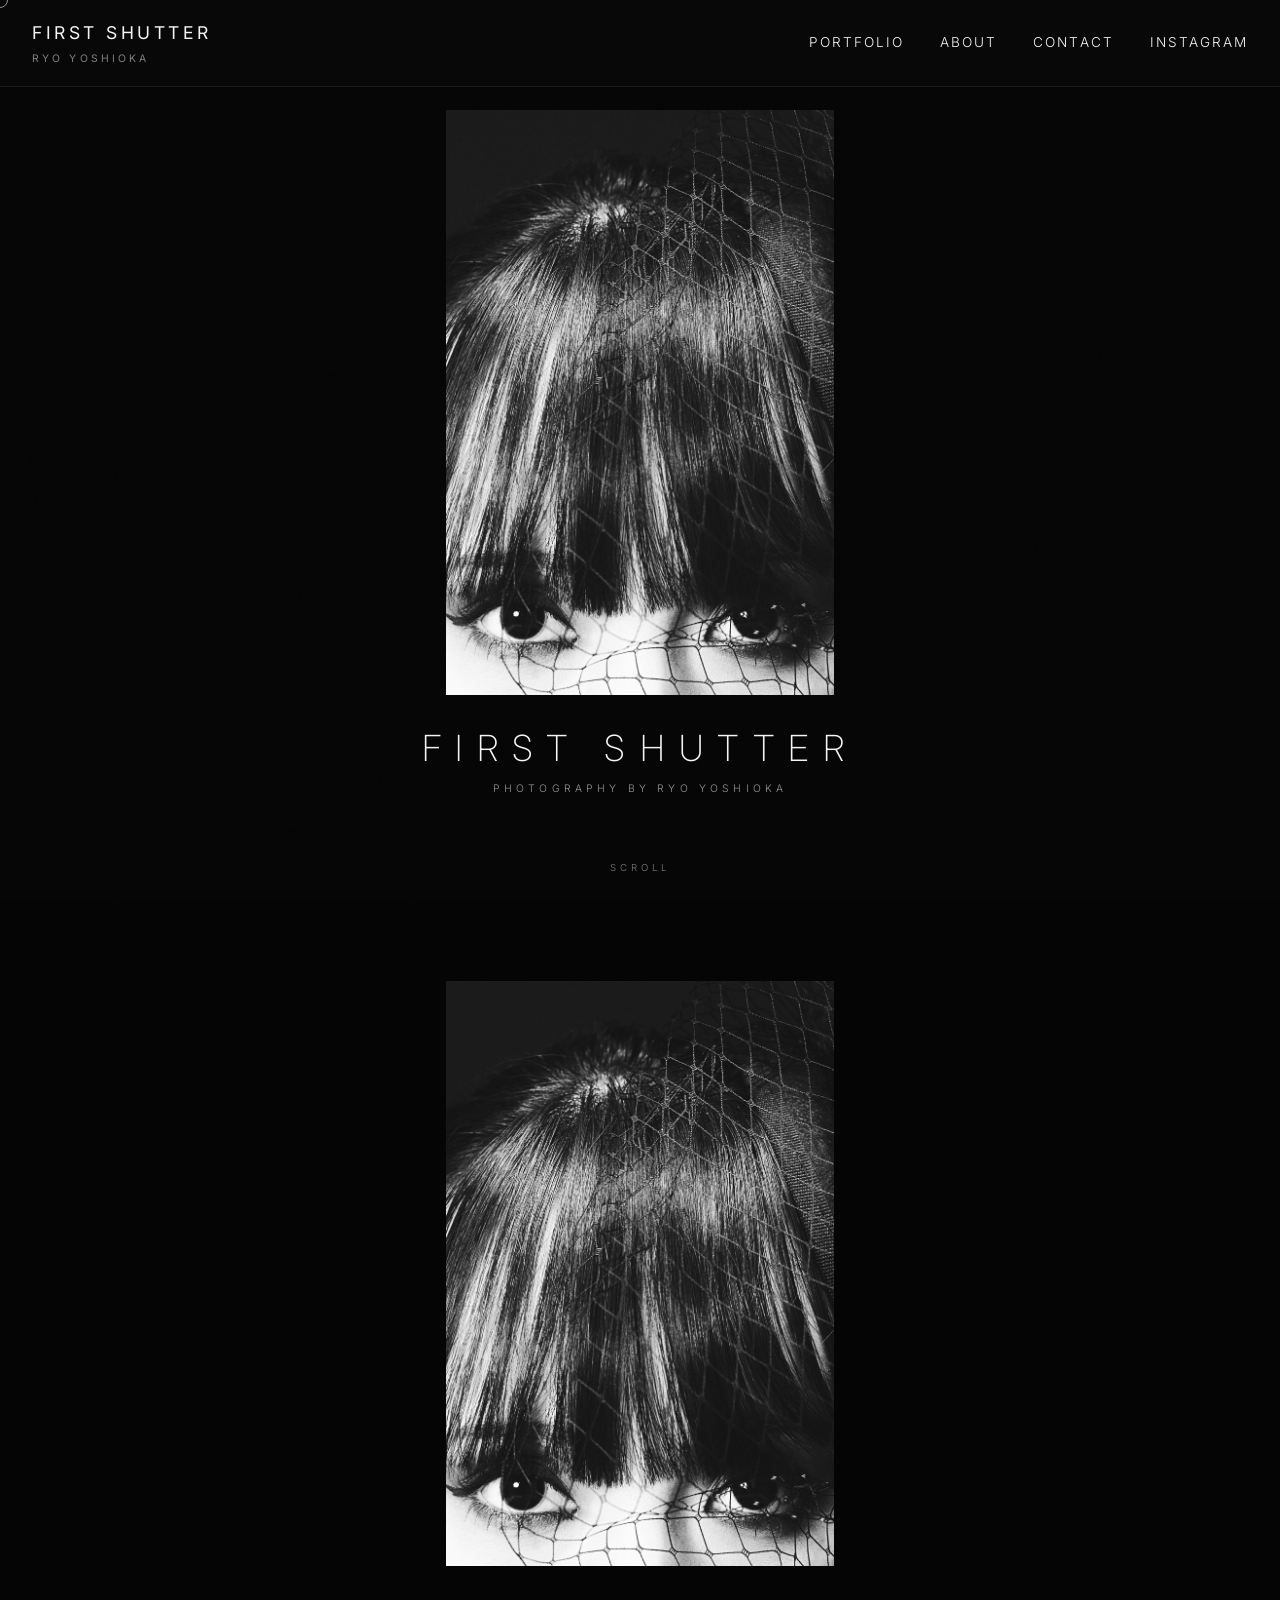
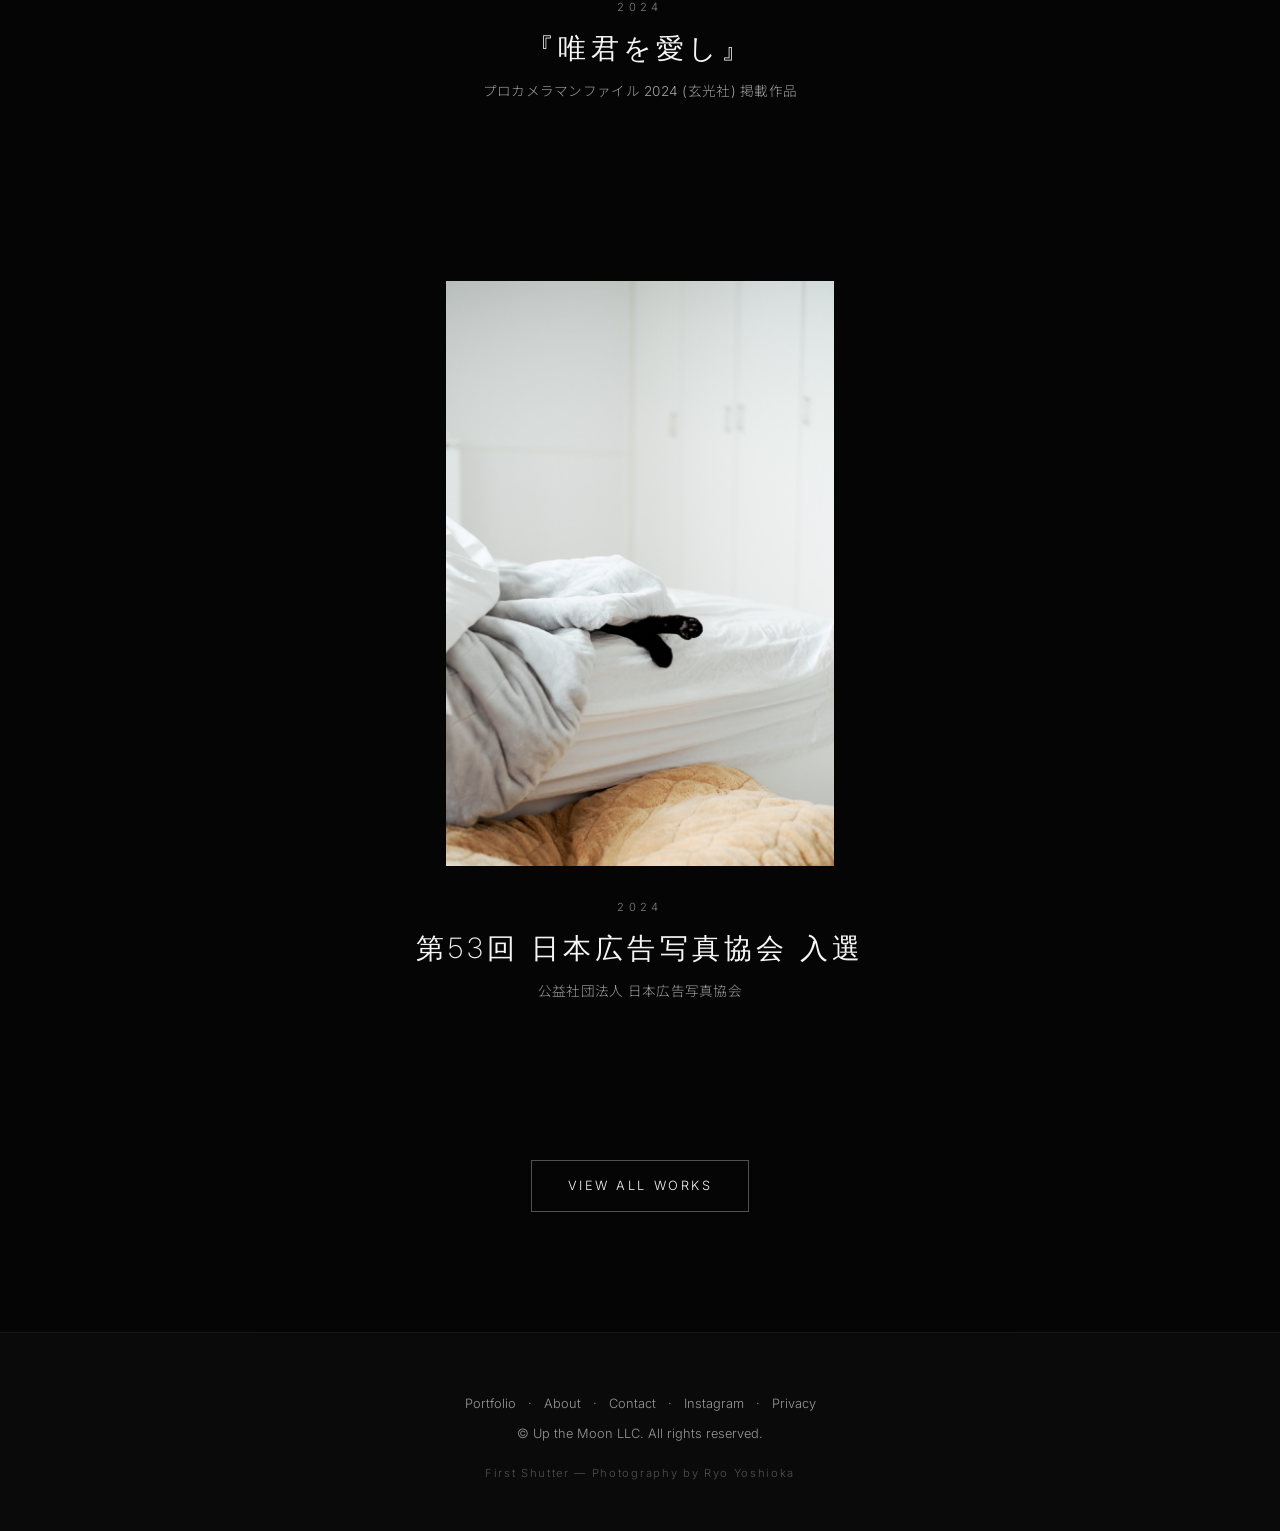
==== index.html @ f8a14131 "Initial commit: First Shutter photography site 吉岡涼の写真撮影ブランド First Shutter の公式サイト初版。 Wix からの移行用に新規構築 " ====
<!DOCTYPE html>
<html lang="ja">
<head>
<meta charset="UTF-8">
<meta name="viewport" content="width=device-width, initial-scale=1.0">
<title>First Shutter | Ryo Yoshioka — Photography</title>
<meta name="description" content="First Shutter — 吉岡涼の写真撮影業。ポートレート・風景・コマーシャル・ウェディング・空撮 (一等無人航空機操縦士)。Tokyo International Foto Awards 入選。日本広告写真協会 各賞入選。">
<link rel="canonical" href="https://frist-shutter.com/">
<meta property="og:title" content="First Shutter | Ryo Yoshioka — Photography">
<meta property="og:description" content="吉岡涼の写真撮影業。ポートレート・風景・コマーシャル・ウェディング・空撮。">
<meta property="og:type" content="website">
<meta property="og:locale" content="ja_JP">
<meta property="og:url" content="https://frist-shutter.com/">
<meta property="og:image" content="https://frist-shutter.com/assets/images/hero/og.jpg">
<meta property="og:site_name" content="First Shutter">
<meta name="twitter:card" content="summary_large_image">
<meta name="twitter:title" content="First Shutter | Ryo Yoshioka">
<meta name="twitter:description" content="吉岡涼の写真撮影業。">
<meta name="twitter:image" content="https://frist-shutter.com/assets/images/hero/og.jpg">

<script type="application/ld+json">
{
  "@context": "https://schema.org",
  "@type": "ProfessionalService",
  "@id": "https://frist-shutter.com/#business",
  "name": "First Shutter",
  "alternateName": "ファースト・シャッター",
  "url": "https://frist-shutter.com/",
  "description": "吉岡涼の写真撮影業。ポートレート・風景・コマーシャル・ウェディング・空撮。",
  "founder": {
    "@type": "Person",
    "name": "吉岡 涼",
    "alternateName": "Ryo Yoshioka",
    "jobTitle": "Photographer"
  },
  "foundingDate": "2022",
  "parentOrganization": {
    "@type": "Organization",
    "name": "Up the Moon合同会社",
    "url": "https://upthemoon.co.jp/"
  },
  "sameAs": [
    "https://instagram.com/roythemoon"
  ],
  "areaServed": "JP",
  "knowsAbout": ["ポートレート撮影", "風景撮影", "コマーシャル撮影", "ウェディング撮影", "ドローン空撮"]
}
</script>

<link rel="preconnect" href="https://fonts.googleapis.com">
<link rel="preconnect" href="https://fonts.gstatic.com" crossorigin>
<link href="https://fonts.googleapis.com/css2?family=Inter:wght@200;300;400&family=Noto+Sans+JP:wght@300;400&family=Noto+Serif+JP:wght@300;400&display=swap" rel="stylesheet">
<link rel="stylesheet" href="assets/css/style.css">
</head>
<body>

<div class="loading-overlay" id="loadingOverlay">
  <div class="loading-text">FIRST&nbsp;SHUTTER</div>
</div>
<div class="grain-overlay"></div>

<header class="site-header">
  <div class="nav">
    <a href="/" class="brand">
      First Shutter
      <small>Ryo Yoshioka</small>
    </a>
    <button class="nav-toggle" aria-label="menu" onclick="document.querySelector('.nav-links').classList.toggle('open')">≡</button>
    <nav class="nav-links">
      <a href="/portfolio.html">Portfolio</a>
      <a href="/about.html">About</a>
      <a href="/contact.html">Contact</a>
      <a href="https://instagram.com/roythemoon" target="_blank" rel="noopener">Instagram</a>
    </nav>
  </div>
</header>

<main>

<section class="hero">
  <div class="hero-stage">
    <div class="hero-slide active"><img src="assets/images/work/01.jpg" alt="『唯君を愛し』— プロカメラマンファイル 2024 (玄光社) 掲載 / 撮影 吉岡涼"></div>
    <div class="hero-slide"><img src="assets/images/work/03.jpg" alt="第53回 公益社団法人 日本広告写真協会 入選作品 — 2024 / 撮影 吉岡涼"></div>
  </div>
  <div class="hero-text fade-in">
    <h1 class="hero-title">First Shutter</h1>
    <p class="hero-subtitle">Photography by Ryo Yoshioka</p>
  </div>
  <a href="#selected" class="hero-scroll">Scroll</a>
</section>

<section id="selected" class="cinema-section">
  <article class="cinema-item">
    <div class="cinema-image">
      <img src="assets/images/work/01.jpg" alt="『唯君を愛し』— プロカメラマンファイル 2024 (玄光社) 掲載 / 撮影 吉岡涼" loading="lazy">
    </div>
    <div class="cinema-caption">
      <span class="year">2024</span>
      <h3>『唯君を愛し』</h3>
      <p class="note">プロカメラマンファイル 2024 (玄光社) 掲載作品</p>
    </div>
  </article>

  <article class="cinema-item">
    <div class="cinema-image">
      <img src="assets/images/work/03.jpg" alt="第53回 公益社団法人 日本広告写真協会 入選作品 — 2024 / 撮影 吉岡涼" loading="lazy">
    </div>
    <div class="cinema-caption">
      <span class="year">2024</span>
      <h3>第53回 日本広告写真協会 入選</h3>
      <p class="note">公益社団法人 日本広告写真協会</p>
    </div>
  </article>

  <div class="text-center" style="padding: 60px 24px 120px;">
    <a href="/portfolio.html" class="cta-link">View All Works</a>
  </div>
</section>

</main>

<script src="assets/js/main.js"></script>

<footer class="site-footer">
  <p>
    <a href="/portfolio.html">Portfolio</a> ·
    <a href="/about.html">About</a> ·
    <a href="/contact.html">Contact</a> ·
    <a href="https://instagram.com/roythemoon" target="_blank" rel="noopener">Instagram</a> ·
    <a href="/privacy.html">Privacy</a>
  </p>
  <p>© Up the Moon LLC. All rights reserved.</p>
  <p class="footer-meta">First Shutter — Photography by Ryo Yoshioka</p>
</footer>

</body>
</html>
---- assets/css/style.css ----
/* ===== First Shutter — ミニマル写真ギャラリー (黒系・余白重視) ===== */

/* Reset + base */
*, *::before, *::after { box-sizing: border-box; margin: 0; padding: 0; }
html { scroll-behavior: smooth; -webkit-text-size-adjust: 100%; }
body {
  background: #0a0a0a;
  color: #f5f5f5;
  font-family: 'Inter', 'Noto Sans JP', -apple-system, sans-serif;
  font-weight: 300;
  line-height: 1.7;
  -webkit-font-smoothing: antialiased;
  text-rendering: optimizeLegibility;
}
img { max-width: 100%; height: auto; display: block; }
a { color: inherit; text-decoration: none; transition: opacity 0.2s ease; }
a:hover { opacity: 0.6; }
button { background: none; border: none; color: inherit; cursor: pointer; font: inherit; }

/* ===== Typography ===== */
.serif { font-family: 'Noto Serif JP', 'Times New Roman', serif; }
.en { font-family: 'Inter', sans-serif; letter-spacing: 0.15em; }

h1, h2, h3, h4 { font-weight: 300; letter-spacing: 0.05em; }
h1 { font-size: clamp(2.5rem, 6vw, 4.5rem); line-height: 1.2; }
h2 { font-size: clamp(1.75rem, 4vw, 2.75rem); line-height: 1.3; }
h3 { font-size: 1.25rem; line-height: 1.4; }

p { margin-bottom: 1.2em; }

/* ===== Layout ===== */
.container { max-width: 1400px; margin: 0 auto; padding: 0 32px; }
.container-narrow { max-width: 800px; margin: 0 auto; padding: 0 32px; }
.section { padding: 120px 0; }
.section-sm { padding: 80px 0; }

@media (max-width: 768px) {
  .container, .container-narrow { padding: 0 20px; }
  .section { padding: 80px 0; }
  .section-sm { padding: 60px 0; }
}

/* ===== Header ===== */
.site-header {
  position: fixed;
  top: 0; left: 0; right: 0;
  z-index: 100;
  background: rgba(10, 10, 10, 0.85);
  backdrop-filter: blur(12px);
  -webkit-backdrop-filter: blur(12px);
  border-bottom: 1px solid rgba(255, 255, 255, 0.08);
}
.nav {
  display: flex;
  align-items: center;
  justify-content: space-between;
  padding: 18px 32px;
  max-width: 1400px;
  margin: 0 auto;
}
.brand {
  font-family: 'Inter', sans-serif;
  font-size: 1.1rem;
  letter-spacing: 0.2em;
  font-weight: 400;
  text-transform: uppercase;
}
.brand small {
  display: block;
  font-size: 0.65rem;
  opacity: 0.5;
  letter-spacing: 0.3em;
  margin-top: 2px;
}
.nav-links {
  display: flex;
  gap: 36px;
  font-size: 0.85rem;
  letter-spacing: 0.15em;
  text-transform: uppercase;
}
.nav-toggle { display: none; }

@media (max-width: 768px) {
  .nav { padding: 14px 20px; }
  .nav-links {
    position: fixed;
    top: 60px;
    left: 0;
    right: 0;
    height: calc(100vh - 60px);
    background: rgba(10, 10, 10, 0.98);
    flex-direction: column;
    align-items: flex-start;
    gap: 24px;
    padding: 40px 20px;
    transform: translateY(-110%);
    transition: transform 0.3s ease;
    overflow-y: auto;
  }
  .nav-links.open { transform: translateY(0); }
  .nav-toggle {
    display: block;
    font-size: 1.5rem;
  }
}

/* ===== Hero (cinematic centered — 写真を画面に必ず収める + テキストを写真の下に独立配置) ===== */
.hero {
  position: relative;
  min-height: 100vh;
  background: #050505;
  display: flex;
  flex-direction: column;
  align-items: center;
  justify-content: center;
  overflow: hidden;
  padding: 100px 24px 80px;
  gap: 32px;
}
.hero-stage {
  position: relative;
  aspect-ratio: 2 / 3;
  /* Cinema item と同サイズに統一: 画面高さの 65% 上限 + 横幅 480px 上限 */
  max-height: 65vh;
  max-width: min(480px, 90vw);
  height: 65vh;
  width: auto;
}
.hero-slide {
  position: absolute;
  inset: 0;
  opacity: 0;
  transition: opacity 1.8s ease;
}
.hero-slide.active { opacity: 1; }
.hero-slide img {
  width: 100%;
  height: 100%;
  object-fit: contain;
  display: block;
}
.hero-text {
  text-align: center;
  pointer-events: none;
}
.hero-title {
  font-family: 'Inter', sans-serif;
  font-weight: 200;
  letter-spacing: 0.4em;
  font-size: clamp(1.5rem, 3.5vw, 2.25rem);
  margin-bottom: 10px;
  text-transform: uppercase;
}
.hero-subtitle {
  font-family: 'Inter', sans-serif;
  font-size: 0.65rem;
  letter-spacing: 0.4em;
  opacity: 0.6;
  text-transform: uppercase;
}
.hero-scroll {
  position: absolute;
  bottom: 24px;
  left: 50%;
  transform: translateX(-50%);
  z-index: 4;
  font-size: 0.6rem;
  letter-spacing: 0.4em;
  opacity: 0.5;
  text-transform: uppercase;
  animation: fade-bounce 2.5s infinite;
}
@keyframes fade-bounce {
  0%, 100% { opacity: 0.3; transform: translate(-50%, 0); }
  50% { opacity: 0.7; transform: translate(-50%, 6px); }
}

@media (max-width: 768px) {
  .hero {
    padding: 90px 16px 70px;
    gap: 24px;
  }
  .hero-stage {
    max-height: 60vh;
    height: 60vh;
  }
}

/* ===== Cinema selected (縦型写真を 1 枚ずつ大判で見せる) ===== */
.cinema-section { padding: 0; background: #050505; }
.cinema-item {
  min-height: 100vh;
  display: flex;
  align-items: center;
  justify-content: center;
  flex-direction: column;
  padding: 80px 24px;
  gap: 32px;
}
.cinema-image {
  max-width: min(480px, 90vw);
  width: auto;
  height: 65vh;
  max-height: 65vh;
  aspect-ratio: 2 / 3;
}
.cinema-image img {
  width: 100%;
  height: 100%;
  object-fit: contain;
  display: block;
}
.cinema-caption {
  text-align: center;
  max-width: 540px;
}
.cinema-caption h3 {
  font-family: 'Inter', sans-serif;
  font-weight: 200;
  font-size: clamp(1.25rem, 2.5vw, 1.75rem);
  letter-spacing: 0.15em;
  margin-bottom: 12px;
}
.cinema-caption .year {
  font-size: 0.7rem;
  letter-spacing: 0.4em;
  text-transform: uppercase;
  opacity: 0.5;
  display: block;
  margin-bottom: 12px;
}
.cinema-caption .note {
  font-size: 0.85rem;
  opacity: 0.65;
  letter-spacing: 0.02em;
}

/* ===== Page Hero (Portfolio/About/Contact) ===== */
.page-hero {
  padding: 180px 32px 80px;
  text-align: center;
}
.page-hero .en-label {
  font-size: 0.75rem;
  letter-spacing: 0.4em;
  opacity: 0.5;
  text-transform: uppercase;
  margin-bottom: 16px;
}
.page-hero h1 {
  font-family: 'Inter', sans-serif;
  font-weight: 200;
  font-size: clamp(2.5rem, 6vw, 4rem);
  letter-spacing: 0.1em;
  text-transform: uppercase;
}

/* ===== Section heading ===== */
.section-label {
  font-size: 0.75rem;
  letter-spacing: 0.4em;
  opacity: 0.5;
  text-transform: uppercase;
  margin-bottom: 16px;
  text-align: center;
}
.section-title {
  text-align: center;
  margin-bottom: 60px;
  font-family: 'Inter', sans-serif;
  font-weight: 200;
}

/* ===== Gallery (縦型優先・写真を切らないアスペクト比) ===== */
.gallery {
  display: grid;
  grid-template-columns: repeat(auto-fill, minmax(260px, 1fr));
  gap: 4px;
}
.gallery-item {
  position: relative;
  overflow: hidden;
  cursor: pointer;
  aspect-ratio: 2 / 3;
  background: #050505;
}
.gallery-item img {
  width: 100%;
  height: 100%;
  object-fit: cover;
  object-position: center 30%;
  transition: transform 0.8s ease, opacity 0.3s ease;
}
.gallery-item:hover img {
  transform: scale(1.04);
  opacity: 0.9;
}
.gallery-item.wide { aspect-ratio: 3 / 2; }
.gallery-item.square { aspect-ratio: 1 / 1; }

/* ===== Filter tabs (Portfolio) ===== */
.filter-tabs {
  display: flex;
  justify-content: center;
  gap: 28px;
  margin-bottom: 60px;
  flex-wrap: wrap;
  font-size: 0.8rem;
  letter-spacing: 0.2em;
  text-transform: uppercase;
}
.filter-tab {
  padding: 8px 0;
  border-bottom: 1px solid transparent;
  opacity: 0.5;
  transition: opacity 0.2s, border-color 0.2s;
}
.filter-tab.active {
  opacity: 1;
  border-bottom-color: #f5f5f5;
}
.filter-tab:hover { opacity: 0.8; }

/* ===== About page ===== */
.about-section {
  max-width: 720px;
  margin: 0 auto;
}
.about-section h2 {
  margin-bottom: 32px;
  font-family: 'Inter', sans-serif;
  font-weight: 200;
}
.about-section p {
  font-size: 1rem;
  margin-bottom: 1.5em;
  opacity: 0.85;
}
.about-divider {
  width: 60px;
  height: 1px;
  background: rgba(255, 255, 255, 0.2);
  margin: 60px auto;
}

/* awards/credits リスト */
.credits-list {
  list-style: none;
  padding: 0;
  font-size: 0.95rem;
  opacity: 0.85;
}
.credits-list li {
  padding: 12px 0;
  border-bottom: 1px solid rgba(255, 255, 255, 0.08);
}
.credits-list li:last-child { border-bottom: none; }

/* services 一覧 */
.services-grid {
  display: grid;
  grid-template-columns: repeat(auto-fit, minmax(220px, 1fr));
  gap: 32px;
  margin: 40px 0;
}
.service-item {
  text-align: center;
  padding: 24px;
  border: 1px solid rgba(255, 255, 255, 0.1);
}
.service-item h4 {
  font-family: 'Inter', sans-serif;
  font-weight: 300;
  font-size: 0.85rem;
  letter-spacing: 0.2em;
  text-transform: uppercase;
  margin-bottom: 12px;
  opacity: 0.6;
}
.service-item p { font-size: 0.95rem; margin: 0; }

/* ===== Contact form ===== */
.contact-form {
  max-width: 560px;
  margin: 0 auto;
}
.form-group {
  margin-bottom: 32px;
}
.form-group label {
  display: block;
  font-size: 0.75rem;
  letter-spacing: 0.2em;
  text-transform: uppercase;
  opacity: 0.5;
  margin-bottom: 8px;
}
.form-group input,
.form-group textarea {
  width: 100%;
  background: transparent;
  border: none;
  border-bottom: 1px solid rgba(255, 255, 255, 0.2);
  color: #f5f5f5;
  padding: 12px 0;
  font: inherit;
  font-size: 1rem;
  transition: border-color 0.2s ease;
}
.form-group input:focus,
.form-group textarea:focus {
  outline: none;
  border-bottom-color: #f5f5f5;
}
.form-group textarea {
  min-height: 120px;
  resize: vertical;
}
.btn-submit {
  display: inline-block;
  background: #f5f5f5;
  color: #0a0a0a;
  padding: 16px 48px;
  font-size: 0.85rem;
  letter-spacing: 0.2em;
  text-transform: uppercase;
  font-weight: 400;
  cursor: pointer;
  transition: opacity 0.2s ease;
  margin-top: 16px;
}
.btn-submit:hover { opacity: 0.85; }

.contact-info {
  text-align: center;
  margin-top: 80px;
  font-size: 0.9rem;
  opacity: 0.7;
}
.contact-info a {
  display: inline-block;
  margin: 0 12px;
  border-bottom: 1px solid rgba(255, 255, 255, 0.2);
  padding-bottom: 2px;
}

/* ===== Lightbox ===== */
.lightbox {
  position: fixed;
  inset: 0;
  background: rgba(0, 0, 0, 0.95);
  z-index: 200;
  display: none;
  align-items: center;
  justify-content: center;
  padding: 40px;
}
.lightbox.open { display: flex; }
.lightbox img {
  max-width: 90vw;
  max-height: 90vh;
  object-fit: contain;
}
.lightbox-close {
  position: absolute;
  top: 24px;
  right: 32px;
  font-size: 2rem;
  color: #f5f5f5;
  cursor: pointer;
  opacity: 0.7;
  transition: opacity 0.2s ease;
}
.lightbox-close:hover { opacity: 1; }

/* ===== Footer ===== */
.site-footer {
  border-top: 1px solid rgba(255, 255, 255, 0.08);
  padding: 60px 32px 40px;
  text-align: center;
  font-size: 0.8rem;
  opacity: 0.6;
}
.site-footer p { margin-bottom: 8px; }
.site-footer a {
  display: inline-block;
  margin: 0 8px;
}
.footer-meta {
  font-size: 0.7rem;
  letter-spacing: 0.15em;
  margin-top: 20px;
  opacity: 0.5;
}

/* ===== Loading overlay ===== */
.loading-overlay {
  position: fixed;
  inset: 0;
  z-index: 1000;
  background: #0a0a0a;
  display: flex;
  align-items: center;
  justify-content: center;
  transition: opacity 1s ease 0.3s, visibility 1s ease 0.3s;
}
.loading-overlay.hide {
  opacity: 0;
  visibility: hidden;
  pointer-events: none;
}
.loading-text {
  font-family: 'Inter', sans-serif;
  font-weight: 200;
  font-size: clamp(2rem, 5vw, 3.5rem);
  letter-spacing: 0.4em;
  color: #f5f5f5;
  overflow: hidden;
  display: flex;
}
.loading-text span {
  display: inline-block;
  opacity: 0;
  transform: translateY(40px);
  animation: loading-letter 0.6s ease forwards;
}
@keyframes loading-letter {
  to { opacity: 1; transform: translateY(0); }
}

/* (legacy hero-slides 削除済・上の Hero cinema centered に移行) */

/* ===== Fade-in on scroll ===== */
.fade-in {
  opacity: 0;
  transform: translateY(40px);
  transition: opacity 1s ease, transform 1s ease;
  transition-delay: 0.1s;
}
.fade-in.visible {
  opacity: 1;
  transform: translateY(0);
}

/* ===== Custom cursor (desktop only) ===== */
.cursor {
  position: fixed;
  top: 0;
  left: 0;
  width: 16px;
  height: 16px;
  border-radius: 50%;
  background: rgba(245, 245, 245, 0.0);
  border: 1px solid rgba(245, 245, 245, 0.6);
  pointer-events: none;
  z-index: 999;
  mix-blend-mode: difference;
  margin: -8px 0 0 -8px;
  transition: width 0.2s ease, height 0.2s ease, margin 0.2s ease, background 0.2s ease;
}
.cursor.hover {
  width: 48px;
  height: 48px;
  margin: -24px 0 0 -24px;
  background: rgba(245, 245, 245, 0.95);
  border-color: transparent;
}
@media (pointer: coarse) {
  .cursor { display: none; }
}
body.has-custom-cursor,
body.has-custom-cursor * { cursor: none !important; }

/* ===== Gallery hover caption ===== */
.gallery-item {
  position: relative;
}
.gallery-item .caption {
  position: absolute;
  inset: 0;
  display: flex;
  align-items: flex-end;
  padding: 24px;
  background: linear-gradient(180deg, transparent 60%, rgba(0,0,0,0.75) 100%);
  opacity: 0;
  transition: opacity 0.3s ease;
  font-size: 0.75rem;
  letter-spacing: 0.1em;
  color: #f5f5f5;
  text-transform: uppercase;
}
.gallery-item:hover .caption {
  opacity: 1;
}

/* ===== Stats / Counter ===== */
.stats-section {
  padding: 100px 0;
  border-top: 1px solid rgba(255, 255, 255, 0.08);
  border-bottom: 1px solid rgba(255, 255, 255, 0.08);
}
.stats {
  display: grid;
  grid-template-columns: repeat(auto-fit, minmax(140px, 1fr));
  gap: 40px;
  max-width: 880px;
  margin: 0 auto;
  padding: 0 32px;
}
.stat {
  text-align: center;
}
.stat-number {
  display: block;
  font-family: 'Inter', sans-serif;
  font-weight: 200;
  font-size: clamp(2.5rem, 5vw, 4rem);
  letter-spacing: 0.05em;
  line-height: 1;
  margin-bottom: 12px;
}
.stat-label {
  font-size: 0.7rem;
  letter-spacing: 0.3em;
  text-transform: uppercase;
  opacity: 0.6;
}

/* ===== Grain noise overlay ===== */
.grain-overlay {
  position: fixed;
  inset: 0;
  pointer-events: none;
  z-index: 50;
  opacity: 0.05;
  mix-blend-mode: overlay;
  background-image: url("data:image/svg+xml,%3Csvg viewBox='0 0 200 200' xmlns='http://www.w3.org/2000/svg'%3E%3Cfilter id='n'%3E%3CfeTurbulence type='fractalNoise' baseFrequency='0.9' numOctaves='3' stitchTiles='stitch'/%3E%3C/filter%3E%3Crect width='100%25' height='100%25' filter='url(%23n)'/%3E%3C/svg%3E");
}

/* ===== Page transition (View Transitions API + fallback) ===== */
@view-transition { navigation: auto; }
::view-transition-old(root) { animation: page-fade-out 0.4s ease forwards; }
::view-transition-new(root) { animation: page-fade-in 0.5s ease forwards; }
@keyframes page-fade-out { to { opacity: 0; } }
@keyframes page-fade-in { from { opacity: 0; } }

/* ===== Cards / CTA ===== */
.cta-link {
  display: inline-block;
  padding: 14px 36px;
  border: 1px solid rgba(255, 255, 255, 0.3);
  font-size: 0.8rem;
  letter-spacing: 0.2em;
  text-transform: uppercase;
  transition: background 0.2s, color 0.2s;
}
.cta-link:hover {
  background: #f5f5f5;
  color: #0a0a0a;
  opacity: 1;
}
.text-center { text-align: center; }
.mt-lg { margin-top: 60px; }
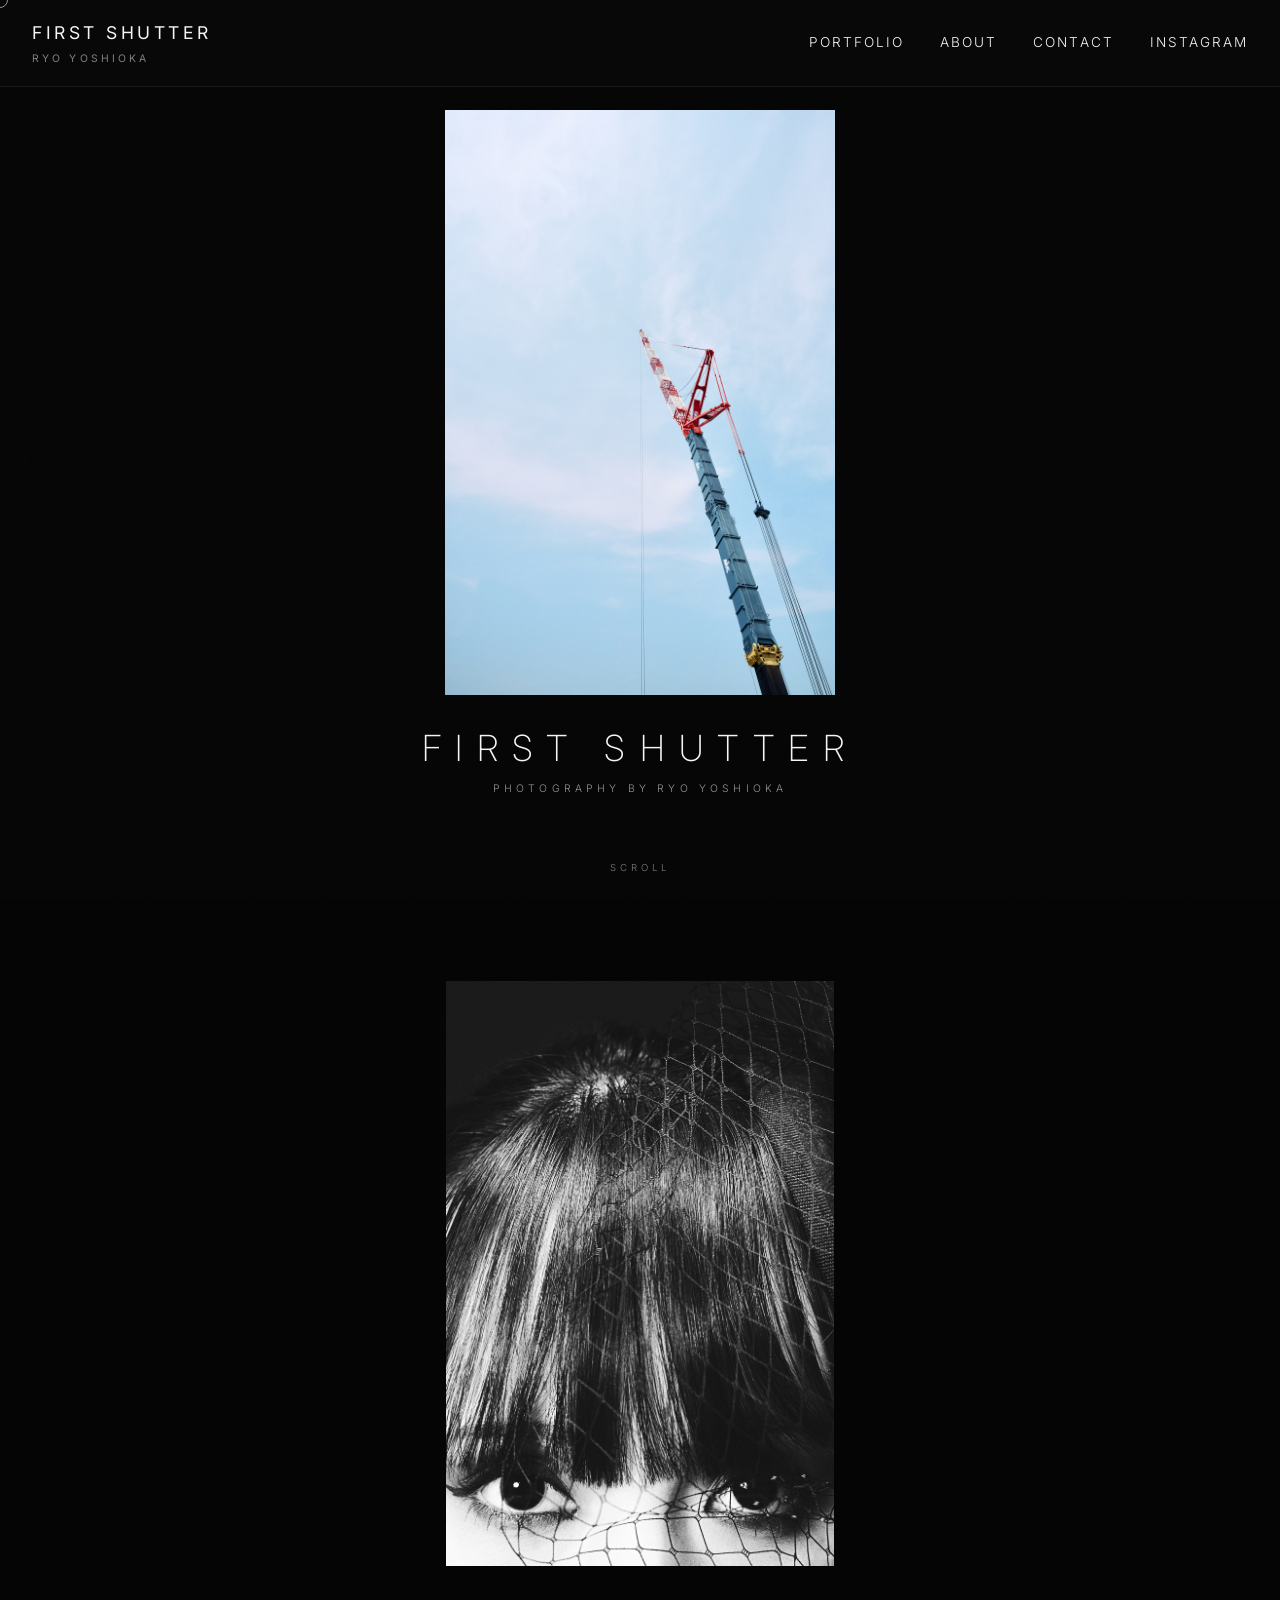
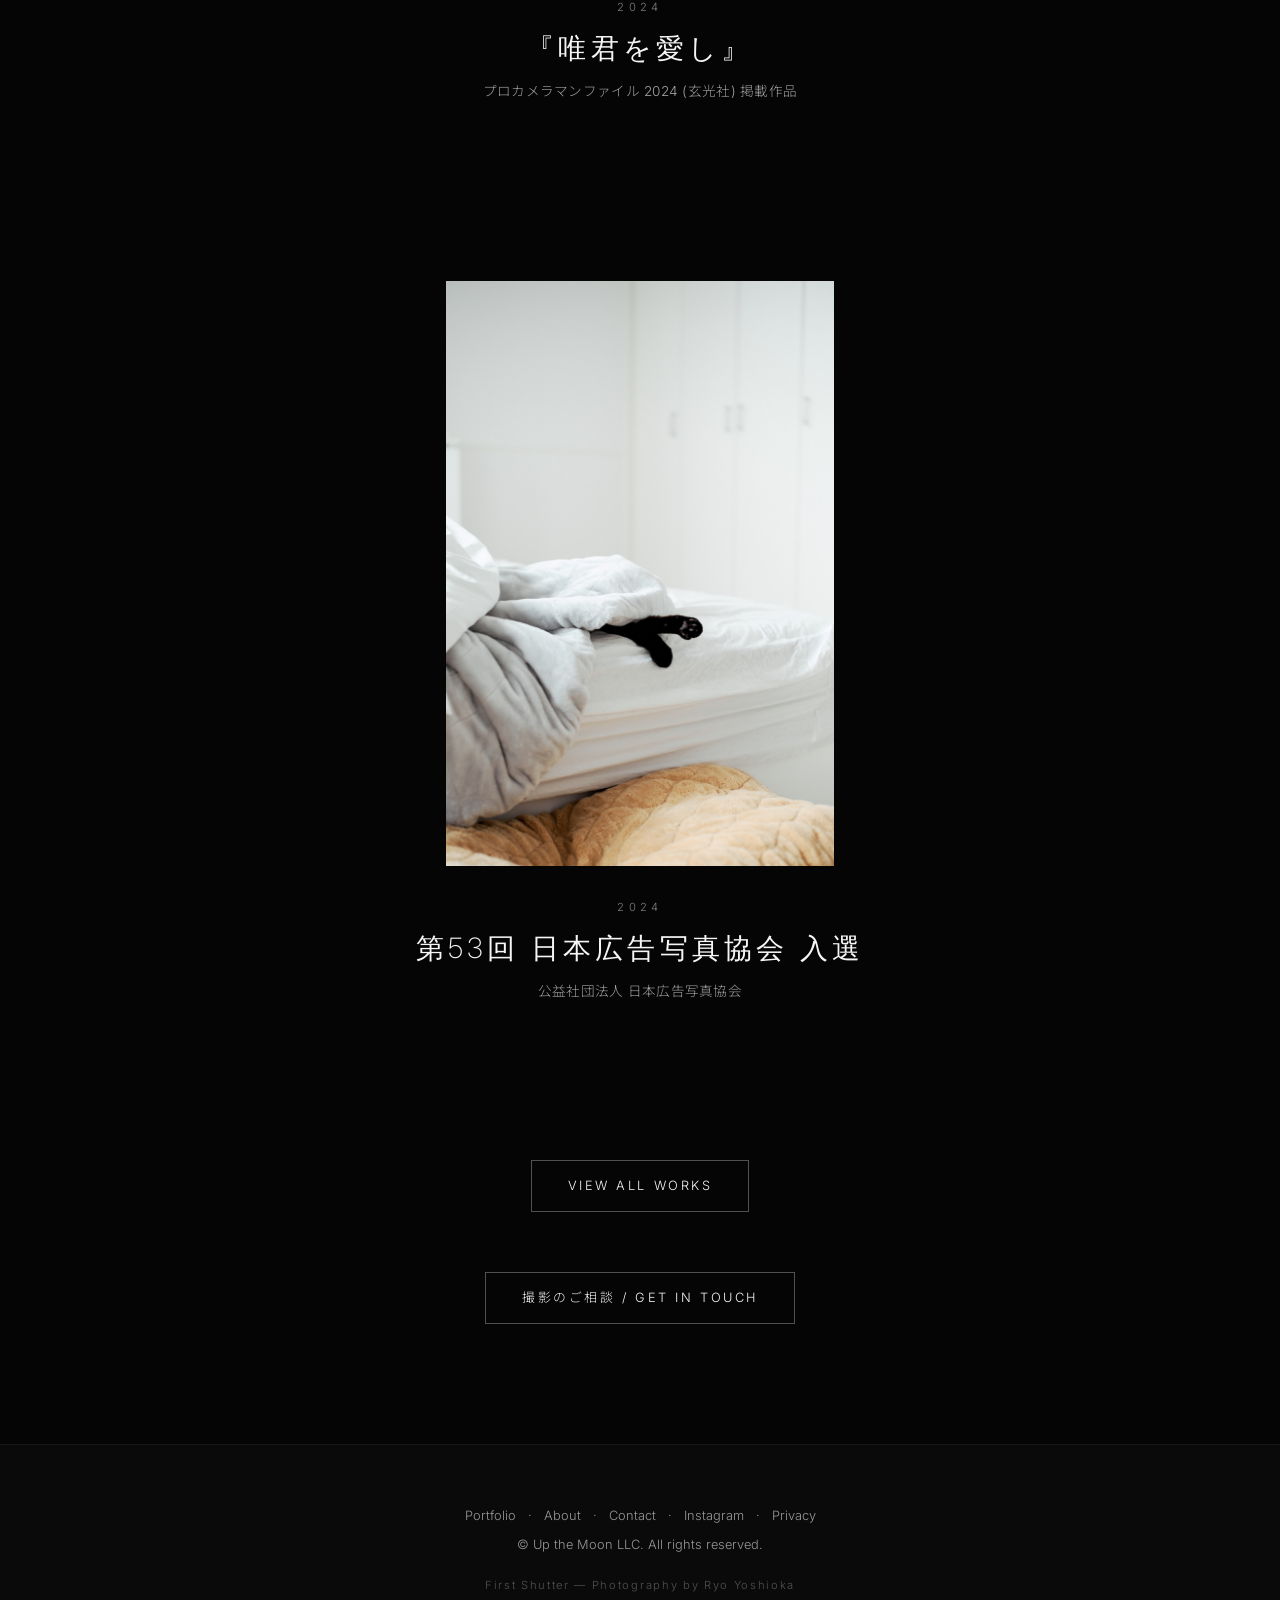
==== commit c125941a: "feat: 公開前修正 (公開Blocker 3件 + 改善 5件) - og.jpg / CNAME ファイル作成 (公開Blocker) - :focus-visible でアクセシビリティ対応 " ====
--- a/index.html
+++ b/index.html
@@ -4,10 +4,10 @@
 <meta charset="UTF-8">
 <meta name="viewport" content="width=device-width, initial-scale=1.0">
 <title>First Shutter | Ryo Yoshioka — Photography</title>
-<meta name="description" content="First Shutter — 吉岡涼の写真撮影業。ポートレート・風景・コマーシャル・ウェディング・空撮 (一等無人航空機操縦士)。Tokyo International Foto Awards 入選。日本広告写真協会 各賞入選。">
+<meta name="description" content="First Shutter — 愛知を拠点とするフォトグラファー、吉岡涼。ポートレート・風景・コマーシャル・ウェディング・空撮 (一等無人航空機操縦士)。Tokyo International Foto Awards 入選。日本広告写真協会 各賞入選。">
 <link rel="canonical" href="https://frist-shutter.com/">
 <meta property="og:title" content="First Shutter | Ryo Yoshioka — Photography">
-<meta property="og:description" content="吉岡涼の写真撮影業。ポートレート・風景・コマーシャル・ウェディング・空撮。">
+<meta property="og:description" content="愛知拠点のフォトグラファー、吉岡涼。ポートレート・風景・コマーシャル・ウェディング・空撮。">
 <meta property="og:type" content="website">
 <meta property="og:locale" content="ja_JP">
 <meta property="og:url" content="https://frist-shutter.com/">
@@ -15,7 +15,7 @@
 <meta property="og:site_name" content="First Shutter">
 <meta name="twitter:card" content="summary_large_image">
 <meta name="twitter:title" content="First Shutter | Ryo Yoshioka">
-<meta name="twitter:description" content="吉岡涼の写真撮影業。">
+<meta name="twitter:description" content="愛知拠点のフォトグラファー、吉岡涼。Tokyo International Foto Awards 入選・日本広告写真協会 入選。">
 <meta name="twitter:image" content="https://frist-shutter.com/assets/images/hero/og.jpg">
 
 <script type="application/ld+json">
@@ -26,7 +26,7 @@
   "name": "First Shutter",
   "alternateName": "ファースト・シャッター",
   "url": "https://frist-shutter.com/",
-  "description": "吉岡涼の写真撮影業。ポートレート・風景・コマーシャル・ウェディング・空撮。",
+  "description": "愛知拠点のフォトグラファー、吉岡涼。ポートレート・風景・コマーシャル・ウェディング・空撮。",
   "founder": {
     "@type": "Person",
     "name": "吉岡 涼",
@@ -42,7 +42,10 @@
   "sameAs": [
     "https://instagram.com/roythemoon"
   ],
-  "areaServed": "JP",
+  "areaServed": {
+    "@type": "AdministrativeArea",
+    "name": "愛知県"
+  },
   "knowsAbout": ["ポートレート撮影", "風景撮影", "コマーシャル撮影", "ウェディング撮影", "ドローン空撮"]
 }
 </script>
@@ -79,8 +82,8 @@
 
 <section class="hero">
   <div class="hero-stage">
-    <div class="hero-slide active"><img src="assets/images/work/01.jpg" alt="『唯君を愛し』— プロカメラマンファイル 2024 (玄光社) 掲載 / 撮影 吉岡涼"></div>
-    <div class="hero-slide"><img src="assets/images/work/03.jpg" alt="第53回 公益社団法人 日本広告写真協会 入選作品 — 2024 / 撮影 吉岡涼"></div>
+    <div class="hero-slide active"><img src="assets/images/work/04.jpg" alt="ポートレート / 撮影 吉岡涼 (First Shutter・愛知)"></div>
+    <div class="hero-slide"><img src="assets/images/work/07.jpg" alt="ポートレート / 撮影 吉岡涼 (First Shutter・愛知)"></div>
   </div>
   <div class="hero-text fade-in">
     <h1 class="hero-title">First Shutter</h1>
@@ -112,8 +115,12 @@
     </div>
   </article>
 
-  <div class="text-center" style="padding: 60px 24px 120px;">
+  <div class="text-center" style="padding: 60px 24px 60px;">
     <a href="/portfolio.html" class="cta-link">View All Works</a>
+  </div>
+
+  <div class="text-center" style="padding: 0 24px 120px;">
+    <a href="/contact.html" class="cta-link">撮影のご相談 / Get in Touch</a>
   </div>
 </section>
 
--- a/assets/css/style.css
+++ b/assets/css/style.css
@@ -3,6 +3,13 @@
 /* Reset + base */
 *, *::before, *::after { box-sizing: border-box; margin: 0; padding: 0; }
 html { scroll-behavior: smooth; -webkit-text-size-adjust: 100%; }
+
+/* Accessibility — フォーカスリング (keyboard navigation のみ表示) */
+:focus { outline: none; }
+:focus-visible {
+  outline: 2px solid rgba(245, 245, 245, 0.6);
+  outline-offset: 4px;
+}
 body {
   background: #0a0a0a;
   color: #f5f5f5;
@@ -408,9 +415,10 @@
   font-size: 1rem;
   transition: border-color 0.2s ease;
 }
-.form-group input:focus,
-.form-group textarea:focus {
-  outline: none;
+.form-group input:focus-visible,
+.form-group textarea:focus-visible {
+  outline: 2px solid rgba(245, 245, 245, 0.6);
+  outline-offset: 2px;
   border-bottom-color: #f5f5f5;
 }
 .form-group textarea {
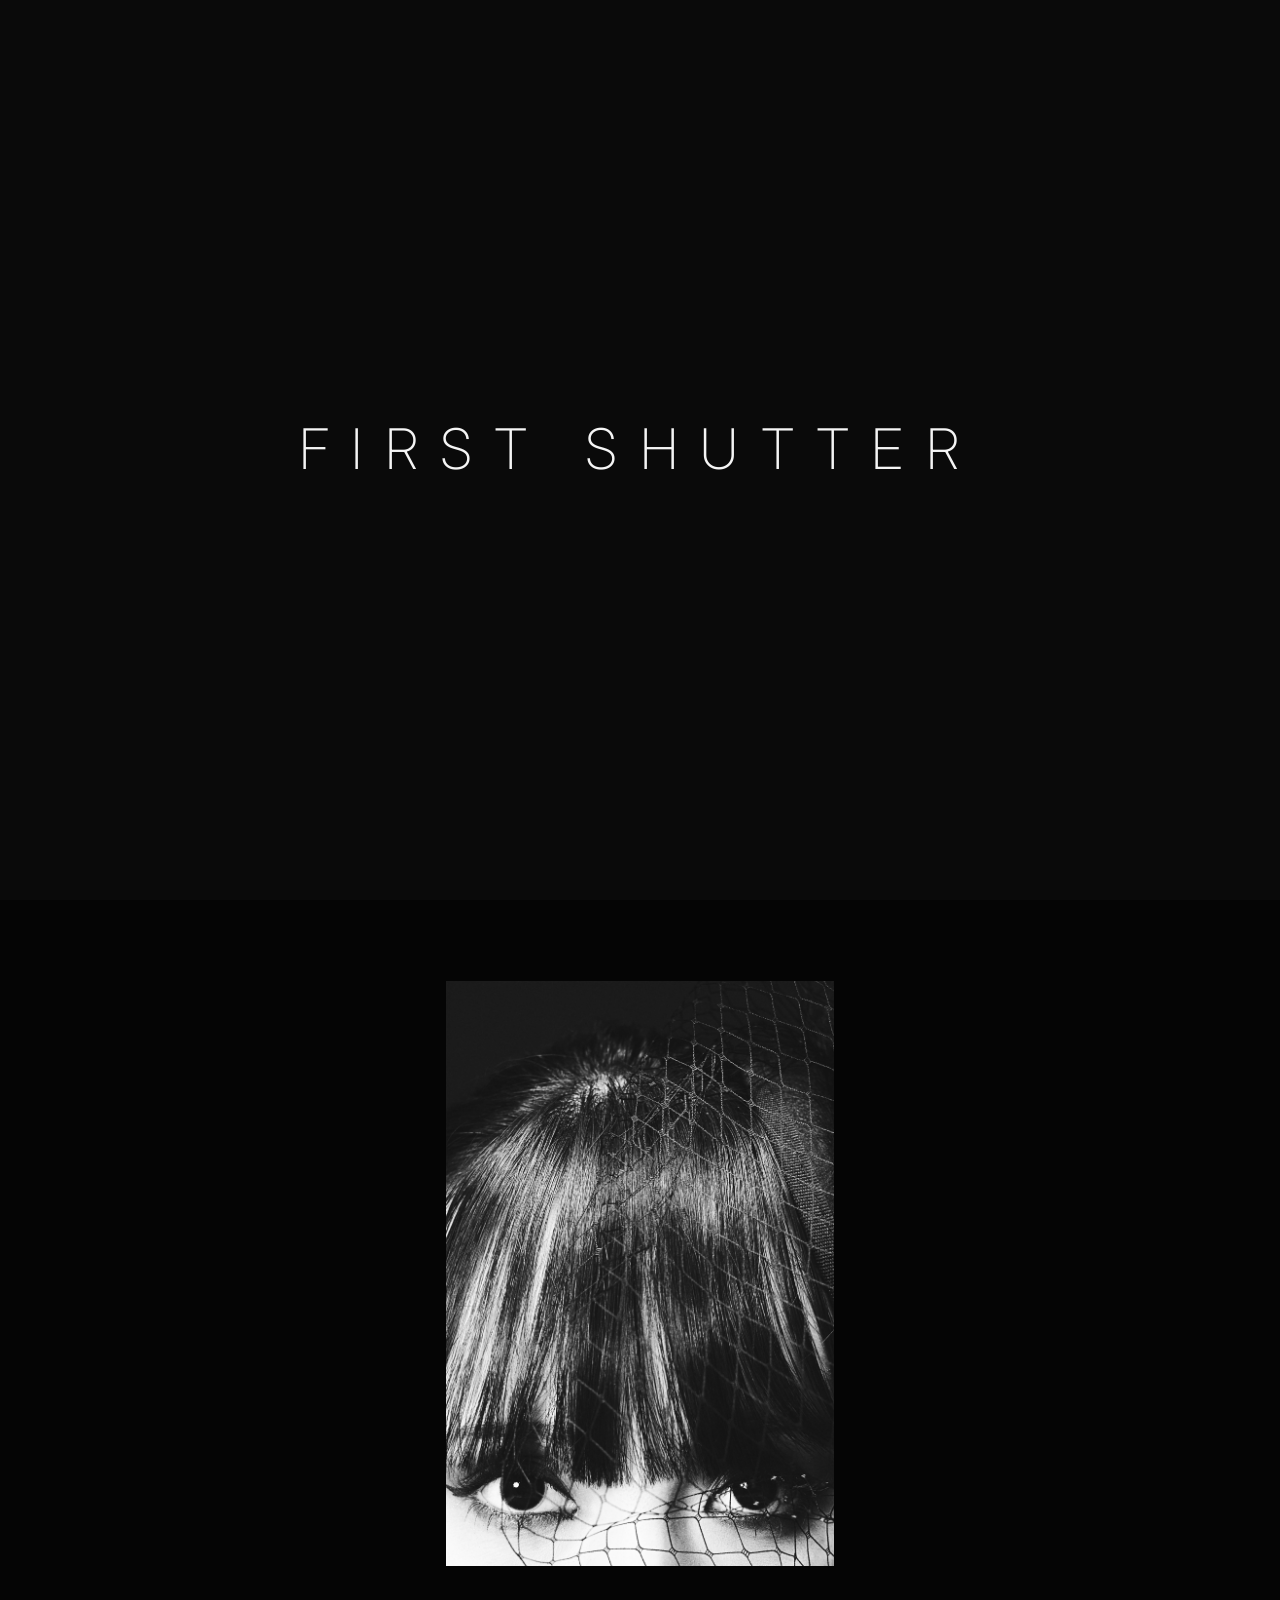
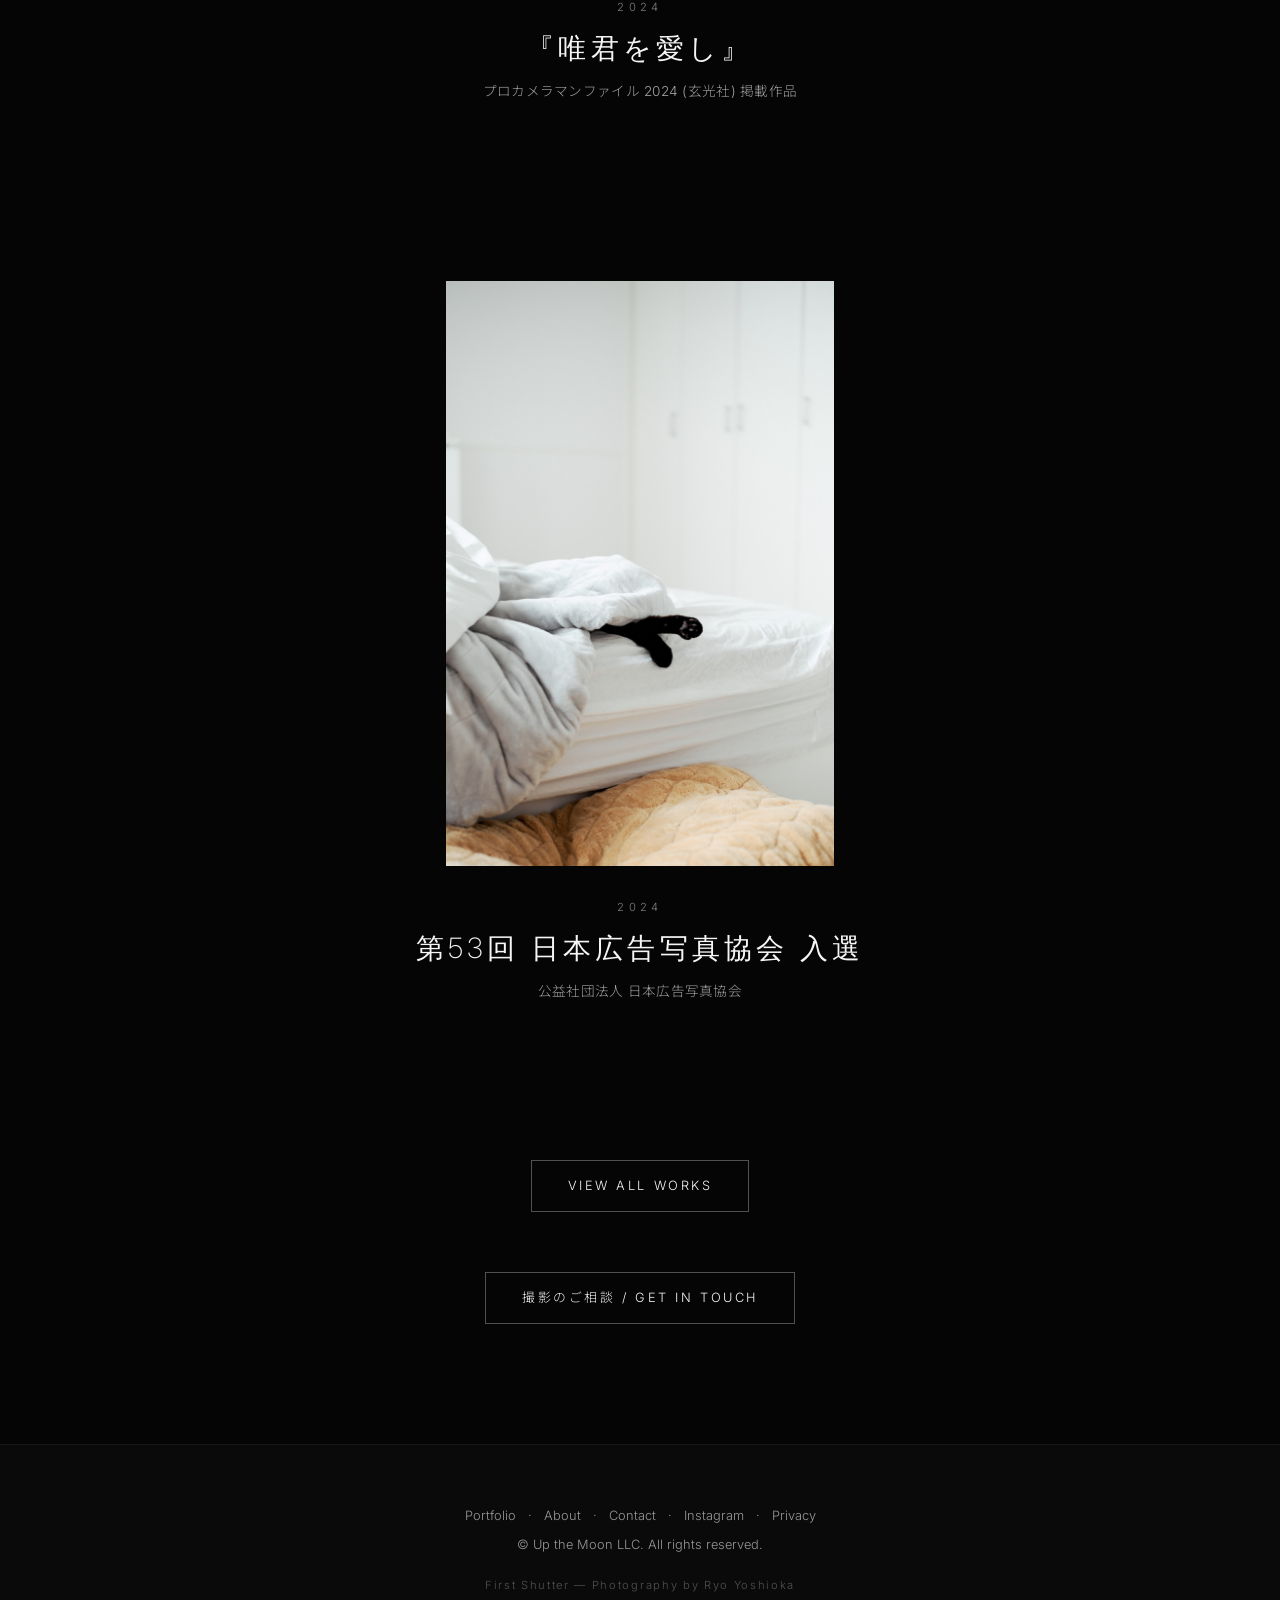
==== commit f4141f51: "feat: 🔵改善 (Person スキーマ追加・a11y強化・SEO補強) - Person スキーマ追加 (吉岡涼の知識グラフ構築・受賞歴・空撮免許) - sitemap.xml に lastmo" ====
--- a/index.html
+++ b/index.html
@@ -21,32 +21,56 @@
 <script type="application/ld+json">
 {
   "@context": "https://schema.org",
-  "@type": "ProfessionalService",
-  "@id": "https://frist-shutter.com/#business",
-  "name": "First Shutter",
-  "alternateName": "ファースト・シャッター",
-  "url": "https://frist-shutter.com/",
-  "description": "愛知拠点のフォトグラファー、吉岡涼。ポートレート・風景・コマーシャル・ウェディング・空撮。",
-  "founder": {
-    "@type": "Person",
-    "name": "吉岡 涼",
-    "alternateName": "Ryo Yoshioka",
-    "jobTitle": "Photographer"
-  },
-  "foundingDate": "2022",
-  "parentOrganization": {
-    "@type": "Organization",
-    "name": "Up the Moon合同会社",
-    "url": "https://upthemoon.co.jp/"
-  },
-  "sameAs": [
-    "https://instagram.com/roythemoon"
-  ],
-  "areaServed": {
-    "@type": "AdministrativeArea",
-    "name": "愛知県"
-  },
-  "knowsAbout": ["ポートレート撮影", "風景撮影", "コマーシャル撮影", "ウェディング撮影", "ドローン空撮"]
+  "@graph": [
+    {
+      "@type": "Person",
+      "@id": "https://frist-shutter.com/#ryo-yoshioka",
+      "name": "吉岡 涼",
+      "alternateName": "Ryo Yoshioka",
+      "jobTitle": "Photographer",
+      "url": "https://frist-shutter.com/",
+      "sameAs": [
+        "https://instagram.com/roythemoon"
+      ],
+      "award": [
+        "Tokyo International Foto Awards 2022 入選",
+        "International Photography Awards 2022 入選",
+        "International Photography Awards 2023 入選 (4作品)",
+        "第53回 公益社団法人 日本広告写真協会 入選 2024"
+      ],
+      "hasCredential": {
+        "@type": "EducationalOccupationalCredential",
+        "credentialCategory": "license",
+        "name": "一等無人航空機操縦士",
+        "dateCreated": "2025"
+      },
+      "worksFor": {
+        "@type": "Organization",
+        "name": "Up the Moon合同会社",
+        "url": "https://upthemoon.co.jp/"
+      }
+    },
+    {
+      "@type": "ProfessionalService",
+      "@id": "https://frist-shutter.com/#business",
+      "name": "First Shutter",
+      "alternateName": "ファースト・シャッター",
+      "url": "https://frist-shutter.com/",
+      "description": "愛知拠点のフォトグラファー、吉岡涼。ポートレート・風景・コマーシャル・ウェディング・空撮。",
+      "founder": { "@id": "https://frist-shutter.com/#ryo-yoshioka" },
+      "foundingDate": "2022",
+      "parentOrganization": {
+        "@type": "Organization",
+        "name": "Up the Moon合同会社",
+        "url": "https://upthemoon.co.jp/"
+      },
+      "areaServed": {
+        "@type": "AdministrativeArea",
+        "name": "愛知県"
+      },
+      "knowsAbout": ["ポートレート撮影", "風景撮影", "コマーシャル撮影", "ウェディング撮影", "ドローン空撮"]
+    }
+  ]
 }
 </script>
 
@@ -68,7 +92,7 @@
       First Shutter
       <small>Ryo Yoshioka</small>
     </a>
-    <button class="nav-toggle" aria-label="menu" onclick="document.querySelector('.nav-links').classList.toggle('open')">≡</button>
+    <button class="nav-toggle" aria-label="メニューを開く" aria-expanded="false" aria-controls="primary-nav">&#9776;</button>
     <nav class="nav-links">
       <a href="/portfolio.html">Portfolio</a>
       <a href="/about.html">About</a>
--- a/assets/css/style.css
+++ b/assets/css/style.css
@@ -475,9 +475,13 @@
   top: 24px;
   right: 32px;
   font-size: 2rem;
+  background: none;
+  border: none;
   color: #f5f5f5;
   cursor: pointer;
   opacity: 0.7;
+  padding: 8px 16px;
+  line-height: 1;
   transition: opacity 0.2s ease;
 }
 .lightbox-close:hover { opacity: 1; }
